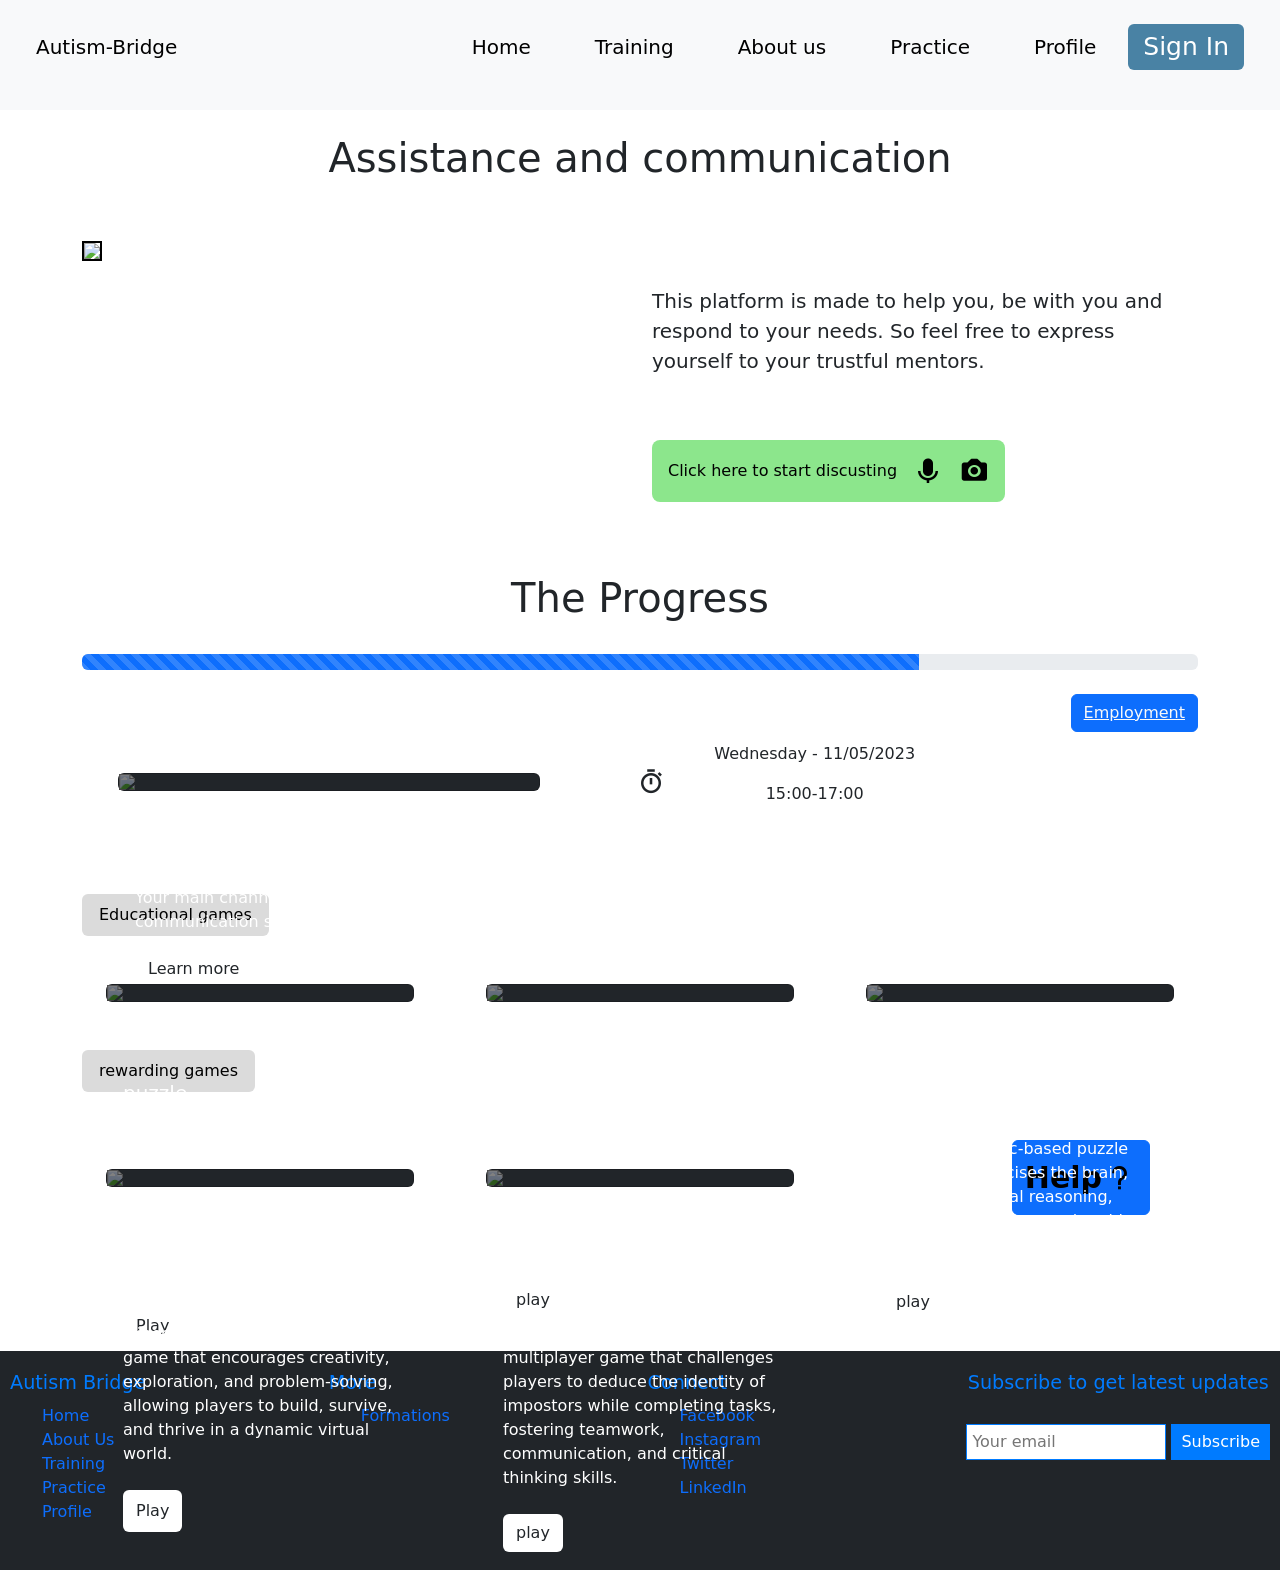
==== communication.html @ 297ec1aa "Add files via upload" ====
<!DOCTYPE html>
<html lang="en">
<head>
    <meta charset="UTF-8">
    <meta name="viewport" content="width=device-width, initial-scale=1.0">
    <title>communication</title>
    <link rel="stylesheet" href="communication.css">
    <link href="https://cdn.jsdelivr.net/npm/bootstrap@5.3.3/dist/css/bootstrap.min.css" rel="stylesheet" integrity="sha384-QWTKZyjpPEjISv5WaRU9OFeRpok6YctnYmDr5pNlyT2bRjXh0JMhjY6hW+ALEwIH" crossorigin="anonymous">
    <link href='https://unpkg.com/boxicons@2.1.4/css/boxicons.min.css' rel='stylesheet'>
</head>
<body>
    

    <nav class="navbar navbar-expand-lg p-4 bg-body-tertiary">
        <div class="container-fluid ">
          <a class="navbar-brand" href="#"><p>Autism-Bridge</p></a>
          <button class="navbar-toggler" type="button" data-bs-toggle="collapse" data-bs-target="#navbarNavAltMarkup" aria-controls="navbarNavAltMarkup" aria-expanded="false" aria-label="Toggle navigation">
            <span class="navbar-toggler-icon"></span>
          </button>
          <div class="collapse navbar-collapse" id="navbarNavAltMarkup">
            <div class="navbar-nav ms-auto d-flex align-items-start justify-content-center">
              <a class="nav-link active mx-4" aria-current="page" href="home.html"><p class="link">Home</p></a>
              <a class="nav-link active mx-4" aria-current="page" href="learn.html"><p class="link">Training</p></a>
              <a class="nav-link active mx-4" aria-current="page" href="home.html"><p class="link">About us</p></a>
              <a class="nav-link active mx-4" aria-current="page" href="communication.html"><p class="link">Practice</p></a>
              <a class="nav-link active mx-4" aria-current="page" href="profile.html"><p class="link">Profile</p></a>
              <button class="btn btn-primary " style="background-color:#4982A4 ;border: none;padding: 4px 15px;font-size: 25px;" data-bs-toggle="modal" data-bs-target="#enroll">Sign In</button>
            </div>
          </div>
        </div>
      </nav>
    

      <section class="header">
        <div class="container">
        <h1 class="text-center py-4">Assistance and communication</h1>
        <div class="row py-4">
            <div class="col">
                <img src="img/comm.png" class="img-fluid" style="border: 2px solid black;">
            </div>
            <div class="col">
                <p class="lead py-5">This platform is made to help you, be with you and respond to your needs. So feel free to express yourself to your trustful mentors. </p>
                <button class="d-flex align-items-center justify-content-between" style="background-color: #8CE68C;border-radius: 8px; padding: 1rem; color: black;">
                    <a href="discuss.html" style="text-decoration: none;color: black;">Click here to start discusting </a>
                    <i class='bx bxs-microphone mx-3' style="font-size: 30px;"></i>
                    <i class='bx bxs-camera' style="font-size: 30px;"></i>
                </button>
            </div>
        </div>     
    </div>
      </section>


      <section class="prog py-4">
        <div class="container">
            <h1 class="text-center py-4">The Progress</h1>
            <div class="progress " role="progressbar" aria-label="Animated striped example" aria-valuenow="75" aria-valuemin="0" aria-valuemax="100">
                <div class="progress-bar  progress-bar-striped progress-bar-animated" style="width: 75%"></div>
              </div>
            <button class="btn btn-primary my-4 float-end"><a href="employment.html" class="text-light">Employment</a></button>
        </div>
      </section>


      <section>
        <div class="container py-4">
            <div class="row py-4 d-flex align-items-center justify-content-between" >
                <div class="col mx-4" >
                    <div class="card text-bg-dark">
                        <img src="img/BG_comm.png" class="img-fluid" style="filter: brightness(50%)" >
                        <div class="card-img-overlay" style="margin-top: 4rem;">
                          <h5 class="card-title">Let us talk !</h5>
                          <p class="card-text">Your main channel to talk and hone your communication skills 
                            with others.</p>
                          <button class="btn" style="background-color: white;">Learn more</button>
                        </div>
                      </div>
                </div>
                <div class="col mx-4 d-flex align-items-center">
                <div class="d-flex align-items-center justify-content-around">
                    <i class='bx mx-4 bx-stopwatch' style="font-size: 30px;"></i>
                    <div class="info mx-4 ">
                    <p class="text center">Wednesday - 11/05/2023</p>
                    <p class="text-center">15:00-17:00</p>
                </div>
                </div>
                </div>
            </div>
        </div>
      </section>
<div class="container py-4">
      <button class="btn" style="color: black;background-color: rgb(219, 219, 219);padding: 8px 16px;">Educational games</button>
</div>


<section class="games">
    <div class="container">
        <div class="row py-4 d-flex align-items-center justify-content-between" >
            <div class="col mx-4" >
                <div class="card text-bg-dark">
                    <img src="img/puzzle.png" class="img-fluid" style="filter: brightness(50%)" >
                    <div class="card-img-overlay" style="margin-top: 4rem;">
                      <h5 class="card-title py-3">puzzle</h5>
                      <p class="card-text py-2">Jigsaw puzzles can be beneficial for cognitive development, stress reduction, fine motor skills, and social interaction, offering a sense of accomplishment and relaxation in the process.</p>
                      <button class="btn btn-play py-2" style="background-color: white;">Play</button>
                    </div>
                  </div>
            </div>
            <div class="col mx-4" >
                <div class="card text-bg-dark">
                    <img src="img/ches.png" class="img-fluid" style="filter: brightness(50%)" >
                    <div class="card-img-overlay" style="margin-top: 4rem;">
                      <h5 class="card-title py-3">chess</h5>
                      <p class="card-text py-2">Chess is a strategic game that sharpens critical thinking, decision-making, and patience.</p>
                      <button class="btn " style="background-color: white;margin-top: 3rem;">play</button>
                    </div>
                  </div>
            </div>
            <div class="col mx-4" >
                <div class="card text-bg-dark">
                    <img src="img/suduko.png" class="img-fluid" style="filter: brightness(50%)" >
                    <div class="card-img-overlay" style="margin-top: 4rem;">
                      <h5 class="card-title py-3">suduko</h5>
                      <p class="card-text py-2">Sudoku is a logic-based puzzle game that exercises the brain, enhancing logical reasoning, pattern recognition, and problem-solving skills.</p>
                      <button class="btn btn-play py-2" style="background-color: white;">play</button>
                    </div>
                  </div>
            </div>
            
            </div>
        </div>
</section>

<div class="container py-4">
    <button class="btn" style="color: black;background-color: rgb(219, 219, 219);padding: 8px 16px;">rewarding games</button>
</div>

<section class="rewarding-games">
    <div class="container">
        <div class="row py-4 d-flex align-items-center justify-content-between" >
            <div class="col mx-4" >
                <div class="card text-bg-dark">
                    <img src="img/puzzle.png" class="img-fluid" style="filter: brightness(50%)" >
                    <div class="card-img-overlay" style="margin-top: 4rem;">
                      <h5 class="card-title py-3">Minecraft</h5>
                      <p class="card-text py-2">Minecraft is a sandbox video game that encourages creativity, exploration, and problem-solving, allowing players to build, survive, and thrive in a dynamic virtual world.                    </p>
                      <button class="btn btn-play py-2" style="background-color: white;">Play</button>
                    </div>
                  </div>
            </div>
            <div class="col mx-4" >
                <div class="card text-bg-dark">
                    <img src="img/amongus.png" class="img-fluid" style="filter: brightness(50%)" >
                    <div class="card-img-overlay" style="margin-top: 4rem;">
                      <h5 class="card-title py-3">Among us</h5>
                      <p class="card-text py-2">Among Us is an online multiplayer game that challenges players to deduce the identity of impostors while completing tasks, fostering teamwork, communication, and critical thinking skills.</p>
                      <button class="btn " style="background-color: white;">play</button>
                    </div>
                  </div>
            </div>
            <div class="col mx-4" >
            <div>
                <button class="btn btn-primary text-black float-end mx-4 d-flex align-items-center justify-content-center">
                    <p class="lead py-2" style="font-weight: bold;font-size: 30px; margin: 0;">Help</p>
                    <i class='bx bx-question-mark' style="font-size: 35px;"></i>
                </button>
            </div>
        </div>
        </div>
    </div>
</section>


    <div class="modal fade" id="enroll" tabindex="-1" aria-labelledby="enrollLabel" aria-hidden="true">
        <div class="modal-dialog">
          <div class="modal-content">
            <div class="modal-header">
              <h1 class="modal-title fs-5" id="enrollLabel">Sign In</h1>
              <button type="button" class="btn-close" data-bs-dismiss="modal" aria-label="Close"></button>
            </div>
            <div class="modal-body">
              <p class="lead">Fill out this form and we will get back to you</p>
              <form>
                  <div class="mb-3">
                      <label for="first-name" class="col-from-label">
                          first name : 
                      </label>
                      <input type="text" class="form-control" id="#first-name" >
                  </div>
                  <div class="mb-3">
                      <label for="last-name" class="col-from-label">
                          last name : 
                      </label>
                      <input type="text" class="form-control" id="#last-name" >
                  </div>
                  <div class="mb-3">
                      <label for="email" class="col-from-label">
                          email : 
                      </label>
                      <input type="text" class="form-control" id="#email" >
                  </div>
                 <div class="mb-3">
                  <label for="phone" class="col-from-label">
                      number : 
                  </label>
                  <input type="tel" class="form-control" id="#phone" >
                 </div>
              </form>
            </div>
            <div class="modal-footer">
              <button type="button" class="btn btn-secondary" data-bs-dismiss="modal">sign up</button>
              <a href="test.html" class="btn btn-primary">Test</a>
            </div>
          </div>
        </div>
      </div>



      <footer class="bg-dark "style="margin-top: 7rem; width=100wh">
        <div class="footer-container row text-center">
           <div class="footer-col text-center">
              <h2 class="footer-title">Autism Bridge</h2>
              <ul>
                 <li><a href="#">Home</a></li>
                 <li><a href="#">About Us</a></li>
                 <li><a href="#">Training</a></li>
                 <li><a href="#">Practice</a></li>
                 <li><a href="#">Profile</a></li>
              </ul>
           </div>
           <div class="footer-col">
              <h3 class="footer-title">More</h3>
              <ul>
                 <li><a href="#">Formations</a></li>
              </ul>
           </div>
           <div class="footer-col">
              <h3 class="footer-title">Connect</h3>
              <ul>
                 <li><a class="link" href="#">Facebook</a></li>
                 <li><a class="link" href="#">Instagram</a></li>
                 <li><a class="link" href="#">Twitter</a></li>
                 <li><a  class="link" href="#">LinkedIn</a></li>
              </ul>
           </div>
           <div class="footer-col justify-content-center align-items-center">
              <h3 class="footer-title">Subscribe to get latest updates</h3>
              <div class="subscribe-form">
                 <input type="email" placeholder="Your email" class="gmail">
                 <button type="submit">Subscribe</button>
              </div>
           </div>
        </div>
      </footer> 
      
      
          <script src="https://cdn.jsdelivr.net/npm/bootstrap@5.3.3/dist/js/bootstrap.bundle.min.js" integrity="sha384-YvpcrYf0tY3lHB60NNkmXc5s9fDVZLESaAA55NDzOxhy9GkcIdslK1eN7N6jIeHz" crossorigin="anonymous"></script>
     
    </body>
    </html>
</body>
</html>
---- communication.css ----
@import url('https://fonts.googleapis.com/css2?family=Roboto:ital,wght@0,100;0,300;0,400;0,500;0,700;0,900;1,100;1,300;1,400;1,500;1,700;1,900&display=swap');

body{
    font-family: 'ROBOTO',sans-serif;
    margin: 0;
    padding: 0;
    overflow-x: hidden;
}


*{
    padding: 0;
    margin: 0;
}

.navbar-nav p{
    font-size: 20px;
    transition: all 0.3s ease;
}

.navbar-nav p:hover{
 transform: scale(1.3);
}

a{
    text-decoration: none;
    color: black;
}


footer {
    background-color: #f8f9fa;
    padding: 20px 0;
    text-align: center;
    color: #333; /* Changed text color to improve readability */
}

.footer-container {
    display: flex;
    align-items: start;
    justify-content: center;

}

.footer-col {
    flex: 1;
    margin: 10px;
}

.footer-title {
    font-size: 1.2rem;
    margin-bottom: 10px;
    color: #007bff; /* Changed title color for emphasis */
}

.footer-col {
    display: flex;
    align-items: flex-start;
    justify-content: center;
    flex-direction: column;
}

ul{
    list-style-type: none;
    display: flex;
    align-items: flex-start;
    justify-content: center;
    flex-direction: column;
}

ul li{
    color: white;
}

ul li a{
    text-decoration: none;
    transition: all 0.3s ease;
}

a {
    text-decoration: none;
    color: #333;
    transition: color 0.3s; /* Smooth color transition for links */
}

 a .link:hover {
    color: #007bff; /* Change link color on hover for better feedback */
}

.subscribe-form {
    margin-top: 20px;
    display: flex;
    justify-content: center;
}

.gmail {
    padding: 5px;
    width: 200px;
    border: 1px solid #007bff; /* Changed border color to match button */
    margin-right: 5px; /* Added margin for spacing */
}

button {
    padding: 5px 10px;
    background-color: #007bff;
    color: #fff;
    border: none;
    cursor: pointer;
    transition: background-color 0.3s; /* Smooth background color transition for button */
}


@media (max-width: 768px) {
    .footer-col {
        flex: 1 1 100%;
    }
}
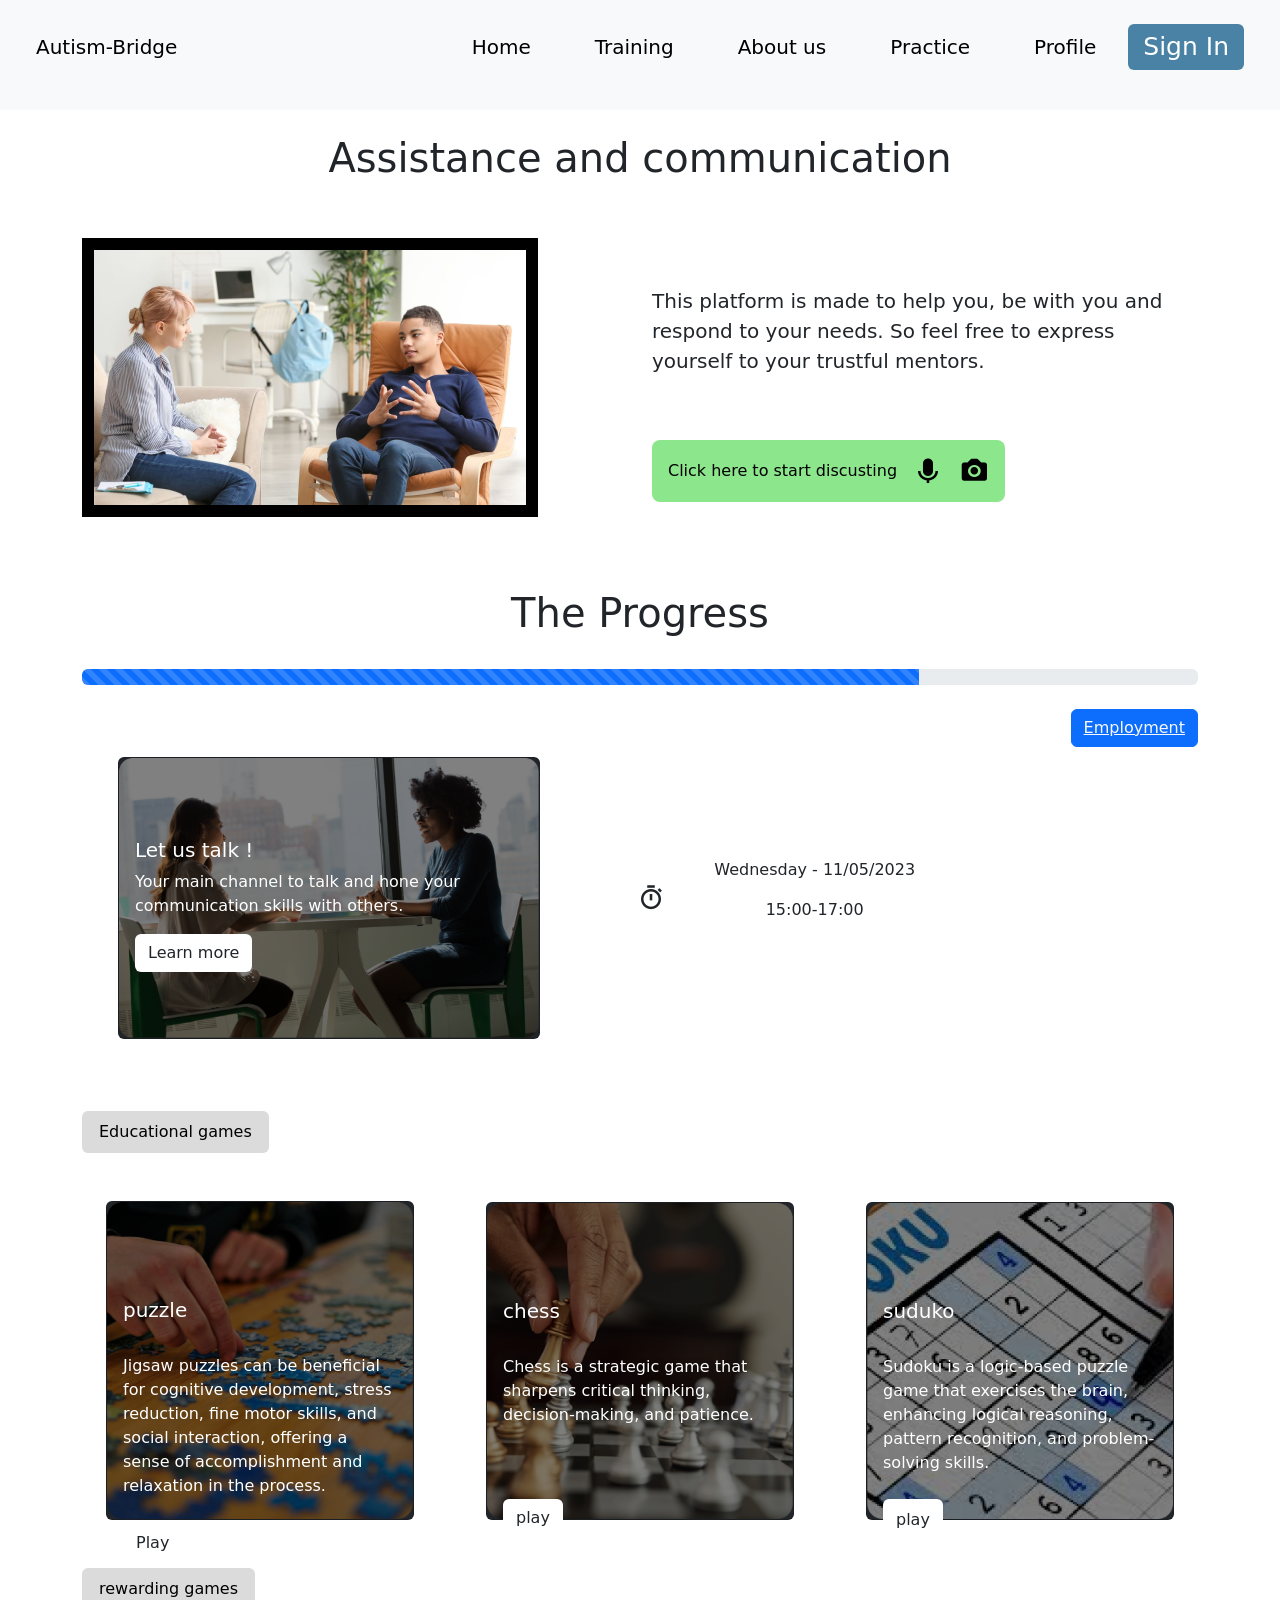
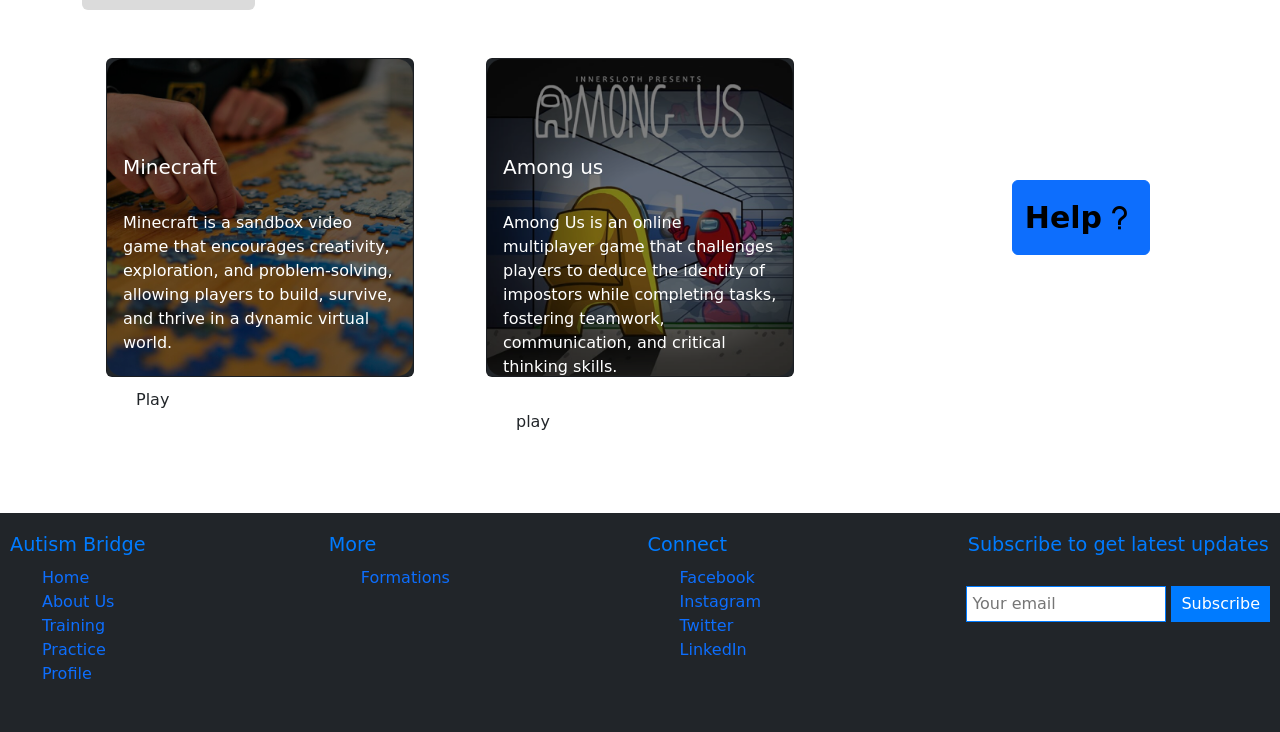
==== commit caebacb4: "initial commit" ====
--- a/communication.html
+++ b/communication.html
@@ -1,263 +1,263 @@
-<!DOCTYPE html>
-<html lang="en">
-<head>
-    <meta charset="UTF-8">
-    <meta name="viewport" content="width=device-width, initial-scale=1.0">
-    <title>communication</title>
-    <link rel="stylesheet" href="communication.css">
-    <link href="https://cdn.jsdelivr.net/npm/bootstrap@5.3.3/dist/css/bootstrap.min.css" rel="stylesheet" integrity="sha384-QWTKZyjpPEjISv5WaRU9OFeRpok6YctnYmDr5pNlyT2bRjXh0JMhjY6hW+ALEwIH" crossorigin="anonymous">
-    <link href='https://unpkg.com/boxicons@2.1.4/css/boxicons.min.css' rel='stylesheet'>
-</head>
-<body>
-    
-
-    <nav class="navbar navbar-expand-lg p-4 bg-body-tertiary">
-        <div class="container-fluid ">
-          <a class="navbar-brand" href="#"><p>Autism-Bridge</p></a>
-          <button class="navbar-toggler" type="button" data-bs-toggle="collapse" data-bs-target="#navbarNavAltMarkup" aria-controls="navbarNavAltMarkup" aria-expanded="false" aria-label="Toggle navigation">
-            <span class="navbar-toggler-icon"></span>
-          </button>
-          <div class="collapse navbar-collapse" id="navbarNavAltMarkup">
-            <div class="navbar-nav ms-auto d-flex align-items-start justify-content-center">
-              <a class="nav-link active mx-4" aria-current="page" href="home.html"><p class="link">Home</p></a>
-              <a class="nav-link active mx-4" aria-current="page" href="learn.html"><p class="link">Training</p></a>
-              <a class="nav-link active mx-4" aria-current="page" href="home.html"><p class="link">About us</p></a>
-              <a class="nav-link active mx-4" aria-current="page" href="communication.html"><p class="link">Practice</p></a>
-              <a class="nav-link active mx-4" aria-current="page" href="profile.html"><p class="link">Profile</p></a>
-              <button class="btn btn-primary " style="background-color:#4982A4 ;border: none;padding: 4px 15px;font-size: 25px;" data-bs-toggle="modal" data-bs-target="#enroll">Sign In</button>
-            </div>
-          </div>
-        </div>
-      </nav>
-    
-
-      <section class="header">
-        <div class="container">
-        <h1 class="text-center py-4">Assistance and communication</h1>
-        <div class="row py-4">
-            <div class="col">
-                <img src="img/comm.png" class="img-fluid" style="border: 2px solid black;">
-            </div>
-            <div class="col">
-                <p class="lead py-5">This platform is made to help you, be with you and respond to your needs. So feel free to express yourself to your trustful mentors. </p>
-                <button class="d-flex align-items-center justify-content-between" style="background-color: #8CE68C;border-radius: 8px; padding: 1rem; color: black;">
-                    <a href="discuss.html" style="text-decoration: none;color: black;">Click here to start discusting </a>
-                    <i class='bx bxs-microphone mx-3' style="font-size: 30px;"></i>
-                    <i class='bx bxs-camera' style="font-size: 30px;"></i>
-                </button>
-            </div>
-        </div>     
-    </div>
-      </section>
-
-
-      <section class="prog py-4">
-        <div class="container">
-            <h1 class="text-center py-4">The Progress</h1>
-            <div class="progress " role="progressbar" aria-label="Animated striped example" aria-valuenow="75" aria-valuemin="0" aria-valuemax="100">
-                <div class="progress-bar  progress-bar-striped progress-bar-animated" style="width: 75%"></div>
-              </div>
-            <button class="btn btn-primary my-4 float-end"><a href="employment.html" class="text-light">Employment</a></button>
-        </div>
-      </section>
-
-
-      <section>
-        <div class="container py-4">
-            <div class="row py-4 d-flex align-items-center justify-content-between" >
-                <div class="col mx-4" >
-                    <div class="card text-bg-dark">
-                        <img src="img/BG_comm.png" class="img-fluid" style="filter: brightness(50%)" >
-                        <div class="card-img-overlay" style="margin-top: 4rem;">
-                          <h5 class="card-title">Let us talk !</h5>
-                          <p class="card-text">Your main channel to talk and hone your communication skills 
-                            with others.</p>
-                          <button class="btn" style="background-color: white;">Learn more</button>
-                        </div>
-                      </div>
-                </div>
-                <div class="col mx-4 d-flex align-items-center">
-                <div class="d-flex align-items-center justify-content-around">
-                    <i class='bx mx-4 bx-stopwatch' style="font-size: 30px;"></i>
-                    <div class="info mx-4 ">
-                    <p class="text center">Wednesday - 11/05/2023</p>
-                    <p class="text-center">15:00-17:00</p>
-                </div>
-                </div>
-                </div>
-            </div>
-        </div>
-      </section>
-<div class="container py-4">
-      <button class="btn" style="color: black;background-color: rgb(219, 219, 219);padding: 8px 16px;">Educational games</button>
-</div>
-
-
-<section class="games">
-    <div class="container">
-        <div class="row py-4 d-flex align-items-center justify-content-between" >
-            <div class="col mx-4" >
-                <div class="card text-bg-dark">
-                    <img src="img/puzzle.png" class="img-fluid" style="filter: brightness(50%)" >
-                    <div class="card-img-overlay" style="margin-top: 4rem;">
-                      <h5 class="card-title py-3">puzzle</h5>
-                      <p class="card-text py-2">Jigsaw puzzles can be beneficial for cognitive development, stress reduction, fine motor skills, and social interaction, offering a sense of accomplishment and relaxation in the process.</p>
-                      <button class="btn btn-play py-2" style="background-color: white;">Play</button>
-                    </div>
-                  </div>
-            </div>
-            <div class="col mx-4" >
-                <div class="card text-bg-dark">
-                    <img src="img/ches.png" class="img-fluid" style="filter: brightness(50%)" >
-                    <div class="card-img-overlay" style="margin-top: 4rem;">
-                      <h5 class="card-title py-3">chess</h5>
-                      <p class="card-text py-2">Chess is a strategic game that sharpens critical thinking, decision-making, and patience.</p>
-                      <button class="btn " style="background-color: white;margin-top: 3rem;">play</button>
-                    </div>
-                  </div>
-            </div>
-            <div class="col mx-4" >
-                <div class="card text-bg-dark">
-                    <img src="img/suduko.png" class="img-fluid" style="filter: brightness(50%)" >
-                    <div class="card-img-overlay" style="margin-top: 4rem;">
-                      <h5 class="card-title py-3">suduko</h5>
-                      <p class="card-text py-2">Sudoku is a logic-based puzzle game that exercises the brain, enhancing logical reasoning, pattern recognition, and problem-solving skills.</p>
-                      <button class="btn btn-play py-2" style="background-color: white;">play</button>
-                    </div>
-                  </div>
-            </div>
-            
-            </div>
-        </div>
-</section>
-
-<div class="container py-4">
-    <button class="btn" style="color: black;background-color: rgb(219, 219, 219);padding: 8px 16px;">rewarding games</button>
-</div>
-
-<section class="rewarding-games">
-    <div class="container">
-        <div class="row py-4 d-flex align-items-center justify-content-between" >
-            <div class="col mx-4" >
-                <div class="card text-bg-dark">
-                    <img src="img/puzzle.png" class="img-fluid" style="filter: brightness(50%)" >
-                    <div class="card-img-overlay" style="margin-top: 4rem;">
-                      <h5 class="card-title py-3">Minecraft</h5>
-                      <p class="card-text py-2">Minecraft is a sandbox video game that encourages creativity, exploration, and problem-solving, allowing players to build, survive, and thrive in a dynamic virtual world.                    </p>
-                      <button class="btn btn-play py-2" style="background-color: white;">Play</button>
-                    </div>
-                  </div>
-            </div>
-            <div class="col mx-4" >
-                <div class="card text-bg-dark">
-                    <img src="img/amongus.png" class="img-fluid" style="filter: brightness(50%)" >
-                    <div class="card-img-overlay" style="margin-top: 4rem;">
-                      <h5 class="card-title py-3">Among us</h5>
-                      <p class="card-text py-2">Among Us is an online multiplayer game that challenges players to deduce the identity of impostors while completing tasks, fostering teamwork, communication, and critical thinking skills.</p>
-                      <button class="btn " style="background-color: white;">play</button>
-                    </div>
-                  </div>
-            </div>
-            <div class="col mx-4" >
-            <div>
-                <button class="btn btn-primary text-black float-end mx-4 d-flex align-items-center justify-content-center">
-                    <p class="lead py-2" style="font-weight: bold;font-size: 30px; margin: 0;">Help</p>
-                    <i class='bx bx-question-mark' style="font-size: 35px;"></i>
-                </button>
-            </div>
-        </div>
-        </div>
-    </div>
-</section>
-
-
-    <div class="modal fade" id="enroll" tabindex="-1" aria-labelledby="enrollLabel" aria-hidden="true">
-        <div class="modal-dialog">
-          <div class="modal-content">
-            <div class="modal-header">
-              <h1 class="modal-title fs-5" id="enrollLabel">Sign In</h1>
-              <button type="button" class="btn-close" data-bs-dismiss="modal" aria-label="Close"></button>
-            </div>
-            <div class="modal-body">
-              <p class="lead">Fill out this form and we will get back to you</p>
-              <form>
-                  <div class="mb-3">
-                      <label for="first-name" class="col-from-label">
-                          first name : 
-                      </label>
-                      <input type="text" class="form-control" id="#first-name" >
-                  </div>
-                  <div class="mb-3">
-                      <label for="last-name" class="col-from-label">
-                          last name : 
-                      </label>
-                      <input type="text" class="form-control" id="#last-name" >
-                  </div>
-                  <div class="mb-3">
-                      <label for="email" class="col-from-label">
-                          email : 
-                      </label>
-                      <input type="text" class="form-control" id="#email" >
-                  </div>
-                 <div class="mb-3">
-                  <label for="phone" class="col-from-label">
-                      number : 
-                  </label>
-                  <input type="tel" class="form-control" id="#phone" >
-                 </div>
-              </form>
-            </div>
-            <div class="modal-footer">
-              <button type="button" class="btn btn-secondary" data-bs-dismiss="modal">sign up</button>
-              <a href="test.html" class="btn btn-primary">Test</a>
-            </div>
-          </div>
-        </div>
-      </div>
-
-
-
-      <footer class="bg-dark "style="margin-top: 7rem; width=100wh">
-        <div class="footer-container row text-center">
-           <div class="footer-col text-center">
-              <h2 class="footer-title">Autism Bridge</h2>
-              <ul>
-                 <li><a href="#">Home</a></li>
-                 <li><a href="#">About Us</a></li>
-                 <li><a href="#">Training</a></li>
-                 <li><a href="#">Practice</a></li>
-                 <li><a href="#">Profile</a></li>
-              </ul>
-           </div>
-           <div class="footer-col">
-              <h3 class="footer-title">More</h3>
-              <ul>
-                 <li><a href="#">Formations</a></li>
-              </ul>
-           </div>
-           <div class="footer-col">
-              <h3 class="footer-title">Connect</h3>
-              <ul>
-                 <li><a class="link" href="#">Facebook</a></li>
-                 <li><a class="link" href="#">Instagram</a></li>
-                 <li><a class="link" href="#">Twitter</a></li>
-                 <li><a  class="link" href="#">LinkedIn</a></li>
-              </ul>
-           </div>
-           <div class="footer-col justify-content-center align-items-center">
-              <h3 class="footer-title">Subscribe to get latest updates</h3>
-              <div class="subscribe-form">
-                 <input type="email" placeholder="Your email" class="gmail">
-                 <button type="submit">Subscribe</button>
-              </div>
-           </div>
-        </div>
-      </footer> 
-      
-      
-          <script src="https://cdn.jsdelivr.net/npm/bootstrap@5.3.3/dist/js/bootstrap.bundle.min.js" integrity="sha384-YvpcrYf0tY3lHB60NNkmXc5s9fDVZLESaAA55NDzOxhy9GkcIdslK1eN7N6jIeHz" crossorigin="anonymous"></script>
-     
-    </body>
-    </html>
-</body>
+<!DOCTYPE html>
+<html lang="en">
+<head>
+    <meta charset="UTF-8">
+    <meta name="viewport" content="width=device-width, initial-scale=1.0">
+    <title>communication</title>
+    <link rel="stylesheet" href="communication.css">
+    <link href="https://cdn.jsdelivr.net/npm/bootstrap@5.3.3/dist/css/bootstrap.min.css" rel="stylesheet" integrity="sha384-QWTKZyjpPEjISv5WaRU9OFeRpok6YctnYmDr5pNlyT2bRjXh0JMhjY6hW+ALEwIH" crossorigin="anonymous">
+    <link href='https://unpkg.com/boxicons@2.1.4/css/boxicons.min.css' rel='stylesheet'>
+</head>
+<body>
+    
+
+    <nav class="navbar navbar-expand-lg p-4 bg-body-tertiary">
+        <div class="container-fluid ">
+          <a class="navbar-brand" href="#"><p>Autism-Bridge</p></a>
+          <button class="navbar-toggler" type="button" data-bs-toggle="collapse" data-bs-target="#navbarNavAltMarkup" aria-controls="navbarNavAltMarkup" aria-expanded="false" aria-label="Toggle navigation">
+            <span class="navbar-toggler-icon"></span>
+          </button>
+          <div class="collapse navbar-collapse" id="navbarNavAltMarkup">
+            <div class="navbar-nav ms-auto d-flex align-items-start justify-content-center">
+              <a class="nav-link active mx-4" aria-current="page" href="home.html"><p class="link">Home</p></a>
+              <a class="nav-link active mx-4" aria-current="page" href="learn.html"><p class="link">Training</p></a>
+              <a class="nav-link active mx-4" aria-current="page" href="home.html"><p class="link">About us</p></a>
+              <a class="nav-link active mx-4" aria-current="page" href="communication.html"><p class="link">Practice</p></a>
+              <a class="nav-link active mx-4" aria-current="page" href="profile.html"><p class="link">Profile</p></a>
+              <button class="btn btn-primary " style="background-color:#4982A4 ;border: none;padding: 4px 15px;font-size: 25px;" data-bs-toggle="modal" data-bs-target="#enroll">Sign In</button>
+            </div>
+          </div>
+        </div>
+      </nav>
+    
+
+      <section class="header">
+        <div class="container">
+        <h1 class="text-center py-4">Assistance and communication</h1>
+        <div class="row py-4">
+            <div class="col">
+                <img src="img/comm.png" class="img-fluid" style="border: 2px solid black;">
+            </div>
+            <div class="col">
+                <p class="lead py-5">This platform is made to help you, be with you and respond to your needs. So feel free to express yourself to your trustful mentors. </p>
+                <button class="d-flex align-items-center justify-content-between" style="background-color: #8CE68C;border-radius: 8px; padding: 1rem; color: black;">
+                    <a href="discuss.html" style="text-decoration: none;color: black;">Click here to start discusting </a>
+                    <i class='bx bxs-microphone mx-3' style="font-size: 30px;"></i>
+                    <i class='bx bxs-camera' style="font-size: 30px;"></i>
+                </button>
+            </div>
+        </div>     
+    </div>
+      </section>
+
+
+      <section class="prog py-4">
+        <div class="container">
+            <h1 class="text-center py-4">The Progress</h1>
+            <div class="progress " role="progressbar" aria-label="Animated striped example" aria-valuenow="75" aria-valuemin="0" aria-valuemax="100">
+                <div class="progress-bar  progress-bar-striped progress-bar-animated" style="width: 75%"></div>
+              </div>
+            <button class="btn btn-primary my-4 float-end"><a href="employment.html" class="text-light">Employment</a></button>
+        </div>
+      </section>
+
+
+      <section>
+        <div class="container py-4">
+            <div class="row py-4 d-flex align-items-center justify-content-between" >
+                <div class="col mx-4" >
+                    <div class="card text-bg-dark">
+                        <img src="img/BG_comm.png" class="img-fluid" style="filter: brightness(50%)" >
+                        <div class="card-img-overlay" style="margin-top: 4rem;">
+                          <h5 class="card-title">Let us talk !</h5>
+                          <p class="card-text">Your main channel to talk and hone your communication skills 
+                            with others.</p>
+                          <button class="btn" style="background-color: white;">Learn more</button>
+                        </div>
+                      </div>
+                </div>
+                <div class="col mx-4 d-flex align-items-center">
+                <div class="d-flex align-items-center justify-content-around">
+                    <i class='bx mx-4 bx-stopwatch' style="font-size: 30px;"></i>
+                    <div class="info mx-4 ">
+                    <p class="text center">Wednesday - 11/05/2023</p>
+                    <p class="text-center">15:00-17:00</p>
+                </div>
+                </div>
+                </div>
+            </div>
+        </div>
+      </section>
+<div class="container py-4">
+      <button class="btn" style="color: black;background-color: rgb(219, 219, 219);padding: 8px 16px;">Educational games</button>
+</div>
+
+
+<section class="games">
+    <div class="container">
+        <div class="row py-4 d-flex align-items-center justify-content-between" >
+            <div class="col mx-4" >
+                <div class="card text-bg-dark">
+                    <img src="img/puzzle.png" class="img-fluid" style="filter: brightness(50%)" >
+                    <div class="card-img-overlay" style="margin-top: 4rem;">
+                      <h5 class="card-title py-3">puzzle</h5>
+                      <p class="card-text py-2">Jigsaw puzzles can be beneficial for cognitive development, stress reduction, fine motor skills, and social interaction, offering a sense of accomplishment and relaxation in the process.</p>
+                      <button class="btn btn-play py-2" style="background-color: white;">Play</button>
+                    </div>
+                  </div>
+            </div>
+            <div class="col mx-4" >
+                <div class="card text-bg-dark">
+                    <img src="img/ches.png" class="img-fluid" style="filter: brightness(50%)" >
+                    <div class="card-img-overlay" style="margin-top: 4rem;">
+                      <h5 class="card-title py-3">chess</h5>
+                      <p class="card-text py-2">Chess is a strategic game that sharpens critical thinking, decision-making, and patience.</p>
+                      <button class="btn " style="background-color: white;margin-top: 3rem;">play</button>
+                    </div>
+                  </div>
+            </div>
+            <div class="col mx-4" >
+                <div class="card text-bg-dark">
+                    <img src="img/suduko.png" class="img-fluid" style="filter: brightness(50%)" >
+                    <div class="card-img-overlay" style="margin-top: 4rem;">
+                      <h5 class="card-title py-3">suduko</h5>
+                      <p class="card-text py-2">Sudoku is a logic-based puzzle game that exercises the brain, enhancing logical reasoning, pattern recognition, and problem-solving skills.</p>
+                      <button class="btn btn-play py-2" style="background-color: white;">play</button>
+                    </div>
+                  </div>
+            </div>
+            
+            </div>
+        </div>
+</section>
+
+<div class="container py-4">
+    <button class="btn" style="color: black;background-color: rgb(219, 219, 219);padding: 8px 16px;">rewarding games</button>
+</div>
+
+<section class="rewarding-games">
+    <div class="container">
+        <div class="row py-4 d-flex align-items-center justify-content-between" >
+            <div class="col mx-4" >
+                <div class="card text-bg-dark">
+                    <img src="img/puzzle.png" class="img-fluid" style="filter: brightness(50%)" >
+                    <div class="card-img-overlay" style="margin-top: 4rem;">
+                      <h5 class="card-title py-3">Minecraft</h5>
+                      <p class="card-text py-2">Minecraft is a sandbox video game that encourages creativity, exploration, and problem-solving, allowing players to build, survive, and thrive in a dynamic virtual world.                    </p>
+                      <button class="btn btn-play py-2" style="background-color: white;">Play</button>
+                    </div>
+                  </div>
+            </div>
+            <div class="col mx-4" >
+                <div class="card text-bg-dark">
+                    <img src="img/amongus.png" class="img-fluid" style="filter: brightness(50%)" >
+                    <div class="card-img-overlay" style="margin-top: 4rem;">
+                      <h5 class="card-title py-3">Among us</h5>
+                      <p class="card-text py-2">Among Us is an online multiplayer game that challenges players to deduce the identity of impostors while completing tasks, fostering teamwork, communication, and critical thinking skills.</p>
+                      <button class="btn " style="background-color: white;">play</button>
+                    </div>
+                  </div>
+            </div>
+            <div class="col mx-4" >
+            <div>
+                <button class="btn btn-primary text-black float-end mx-4 d-flex align-items-center justify-content-center">
+                    <p class="lead py-2" style="font-weight: bold;font-size: 30px; margin: 0;">Help</p>
+                    <i class='bx bx-question-mark' style="font-size: 35px;"></i>
+                </button>
+            </div>
+        </div>
+        </div>
+    </div>
+</section>
+
+
+    <div class="modal fade" id="enroll" tabindex="-1" aria-labelledby="enrollLabel" aria-hidden="true">
+        <div class="modal-dialog">
+          <div class="modal-content">
+            <div class="modal-header">
+              <h1 class="modal-title fs-5" id="enrollLabel">Sign In</h1>
+              <button type="button" class="btn-close" data-bs-dismiss="modal" aria-label="Close"></button>
+            </div>
+            <div class="modal-body">
+              <p class="lead">Fill out this form and we will get back to you</p>
+              <form>
+                  <div class="mb-3">
+                      <label for="first-name" class="col-from-label">
+                          first name : 
+                      </label>
+                      <input type="text" class="form-control" id="#first-name" >
+                  </div>
+                  <div class="mb-3">
+                      <label for="last-name" class="col-from-label">
+                          last name : 
+                      </label>
+                      <input type="text" class="form-control" id="#last-name" >
+                  </div>
+                  <div class="mb-3">
+                      <label for="email" class="col-from-label">
+                          email : 
+                      </label>
+                      <input type="text" class="form-control" id="#email" >
+                  </div>
+                 <div class="mb-3">
+                  <label for="phone" class="col-from-label">
+                      number : 
+                  </label>
+                  <input type="tel" class="form-control" id="#phone" >
+                 </div>
+              </form>
+            </div>
+            <div class="modal-footer">
+              <button type="button" class="btn btn-secondary" data-bs-dismiss="modal">sign up</button>
+              <a href="test.html" class="btn btn-primary">Test</a>
+            </div>
+          </div>
+        </div>
+      </div>
+
+
+
+      <footer class="bg-dark "style="margin-top: 7rem; width=100wh">
+        <div class="footer-container row text-center">
+           <div class="footer-col text-center">
+              <h2 class="footer-title">Autism Bridge</h2>
+              <ul>
+                 <li><a href="#">Home</a></li>
+                 <li><a href="#">About Us</a></li>
+                 <li><a href="#">Training</a></li>
+                 <li><a href="#">Practice</a></li>
+                 <li><a href="#">Profile</a></li>
+              </ul>
+           </div>
+           <div class="footer-col">
+              <h3 class="footer-title">More</h3>
+              <ul>
+                 <li><a href="#">Formations</a></li>
+              </ul>
+           </div>
+           <div class="footer-col">
+              <h3 class="footer-title">Connect</h3>
+              <ul>
+                 <li><a class="link" href="#">Facebook</a></li>
+                 <li><a class="link" href="#">Instagram</a></li>
+                 <li><a class="link" href="#">Twitter</a></li>
+                 <li><a  class="link" href="#">LinkedIn</a></li>
+              </ul>
+           </div>
+           <div class="footer-col justify-content-center align-items-center">
+              <h3 class="footer-title">Subscribe to get latest updates</h3>
+              <div class="subscribe-form">
+                 <input type="email" placeholder="Your email" class="gmail">
+                 <button type="submit">Subscribe</button>
+              </div>
+           </div>
+        </div>
+      </footer> 
+      
+      
+          <script src="https://cdn.jsdelivr.net/npm/bootstrap@5.3.3/dist/js/bootstrap.bundle.min.js" integrity="sha384-YvpcrYf0tY3lHB60NNkmXc5s9fDVZLESaAA55NDzOxhy9GkcIdslK1eN7N6jIeHz" crossorigin="anonymous"></script>
+     
+    </body>
+    </html>
+</body>
 </html>
--- a/communication.css
+++ b/communication.css
@@ -1,121 +1,121 @@
-@import url('https://fonts.googleapis.com/css2?family=Roboto:ital,wght@0,100;0,300;0,400;0,500;0,700;0,900;1,100;1,300;1,400;1,500;1,700;1,900&display=swap');
-
-body{
-    font-family: 'ROBOTO',sans-serif;
-    margin: 0;
-    padding: 0;
-    overflow-x: hidden;
-}
-
-
-*{
-    padding: 0;
-    margin: 0;
-}
-
-.navbar-nav p{
-    font-size: 20px;
-    transition: all 0.3s ease;
-}
-
-.navbar-nav p:hover{
- transform: scale(1.3);
-}
-
-a{
-    text-decoration: none;
-    color: black;
-}
-
-
-footer {
-    background-color: #f8f9fa;
-    padding: 20px 0;
-    text-align: center;
-    color: #333; /* Changed text color to improve readability */
-}
-
-.footer-container {
-    display: flex;
-    align-items: start;
-    justify-content: center;
-
-}
-
-.footer-col {
-    flex: 1;
-    margin: 10px;
-}
-
-.footer-title {
-    font-size: 1.2rem;
-    margin-bottom: 10px;
-    color: #007bff; /* Changed title color for emphasis */
-}
-
-.footer-col {
-    display: flex;
-    align-items: flex-start;
-    justify-content: center;
-    flex-direction: column;
-}
-
-ul{
-    list-style-type: none;
-    display: flex;
-    align-items: flex-start;
-    justify-content: center;
-    flex-direction: column;
-}
-
-ul li{
-    color: white;
-}
-
-ul li a{
-    text-decoration: none;
-    transition: all 0.3s ease;
-}
-
-a {
-    text-decoration: none;
-    color: #333;
-    transition: color 0.3s; /* Smooth color transition for links */
-}
-
- a .link:hover {
-    color: #007bff; /* Change link color on hover for better feedback */
-}
-
-.subscribe-form {
-    margin-top: 20px;
-    display: flex;
-    justify-content: center;
-}
-
-.gmail {
-    padding: 5px;
-    width: 200px;
-    border: 1px solid #007bff; /* Changed border color to match button */
-    margin-right: 5px; /* Added margin for spacing */
-}
-
-button {
-    padding: 5px 10px;
-    background-color: #007bff;
-    color: #fff;
-    border: none;
-    cursor: pointer;
-    transition: background-color 0.3s; /* Smooth background color transition for button */
-}
-
-
-@media (max-width: 768px) {
-    .footer-col {
-        flex: 1 1 100%;
-    }
-}
- 
-
-
+@import url('https://fonts.googleapis.com/css2?family=Roboto:ital,wght@0,100;0,300;0,400;0,500;0,700;0,900;1,100;1,300;1,400;1,500;1,700;1,900&display=swap');
+
+body{
+    font-family: 'ROBOTO',sans-serif;
+    margin: 0;
+    padding: 0;
+    overflow-x: hidden;
+}
+
+
+*{
+    padding: 0;
+    margin: 0;
+}
+
+.navbar-nav p{
+    font-size: 20px;
+    transition: all 0.3s ease;
+}
+
+.navbar-nav p:hover{
+ transform: scale(1.3);
+}
+
+a{
+    text-decoration: none;
+    color: black;
+}
+
+
+footer {
+    background-color: #f8f9fa;
+    padding: 20px 0;
+    text-align: center;
+    color: #333; /* Changed text color to improve readability */
+}
+
+.footer-container {
+    display: flex;
+    align-items: start;
+    justify-content: center;
+
+}
+
+.footer-col {
+    flex: 1;
+    margin: 10px;
+}
+
+.footer-title {
+    font-size: 1.2rem;
+    margin-bottom: 10px;
+    color: #007bff; /* Changed title color for emphasis */
+}
+
+.footer-col {
+    display: flex;
+    align-items: flex-start;
+    justify-content: center;
+    flex-direction: column;
+}
+
+ul{
+    list-style-type: none;
+    display: flex;
+    align-items: flex-start;
+    justify-content: center;
+    flex-direction: column;
+}
+
+ul li{
+    color: white;
+}
+
+ul li a{
+    text-decoration: none;
+    transition: all 0.3s ease;
+}
+
+a {
+    text-decoration: none;
+    color: #333;
+    transition: color 0.3s; /* Smooth color transition for links */
+}
+
+ a .link:hover {
+    color: #007bff; /* Change link color on hover for better feedback */
+}
+
+.subscribe-form {
+    margin-top: 20px;
+    display: flex;
+    justify-content: center;
+}
+
+.gmail {
+    padding: 5px;
+    width: 200px;
+    border: 1px solid #007bff; /* Changed border color to match button */
+    margin-right: 5px; /* Added margin for spacing */
+}
+
+button {
+    padding: 5px 10px;
+    background-color: #007bff;
+    color: #fff;
+    border: none;
+    cursor: pointer;
+    transition: background-color 0.3s; /* Smooth background color transition for button */
+}
+
+
+@media (max-width: 768px) {
+    .footer-col {
+        flex: 1 1 100%;
+    }
+}
+ 
+
+
  
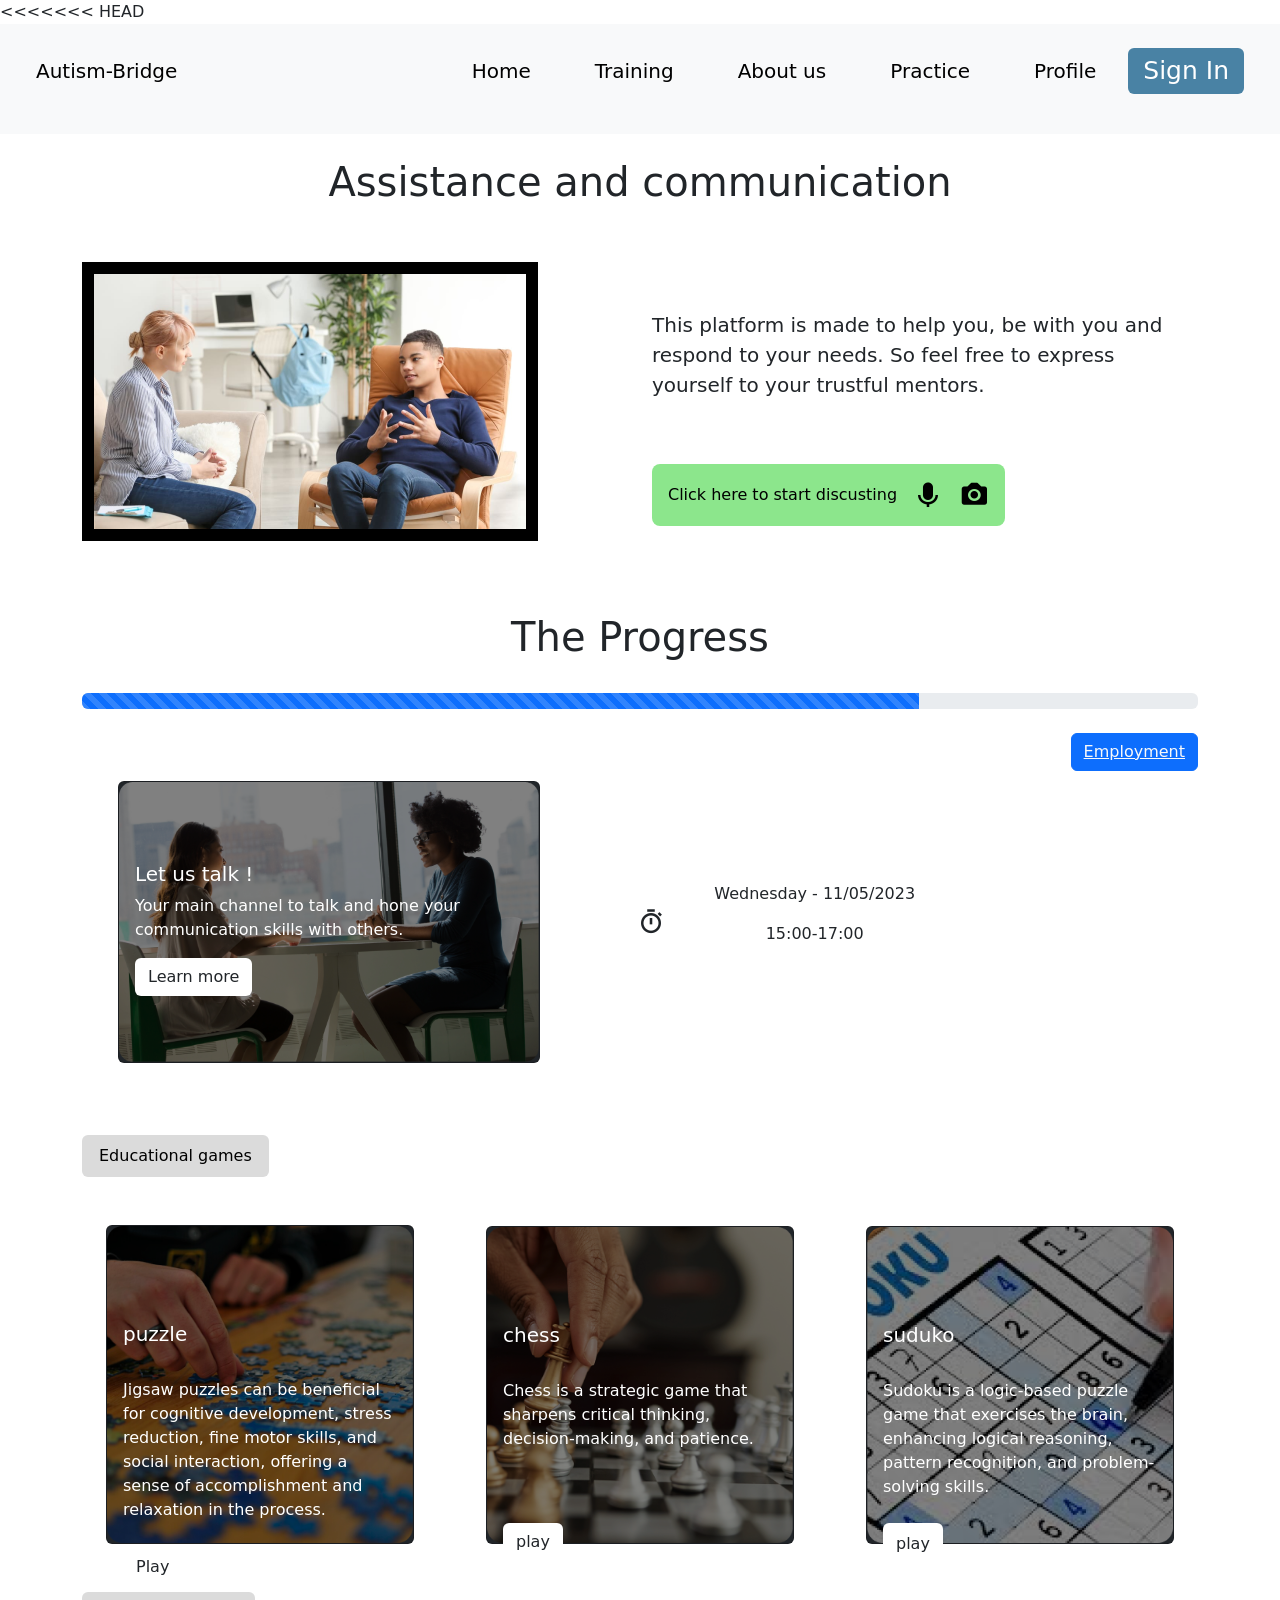
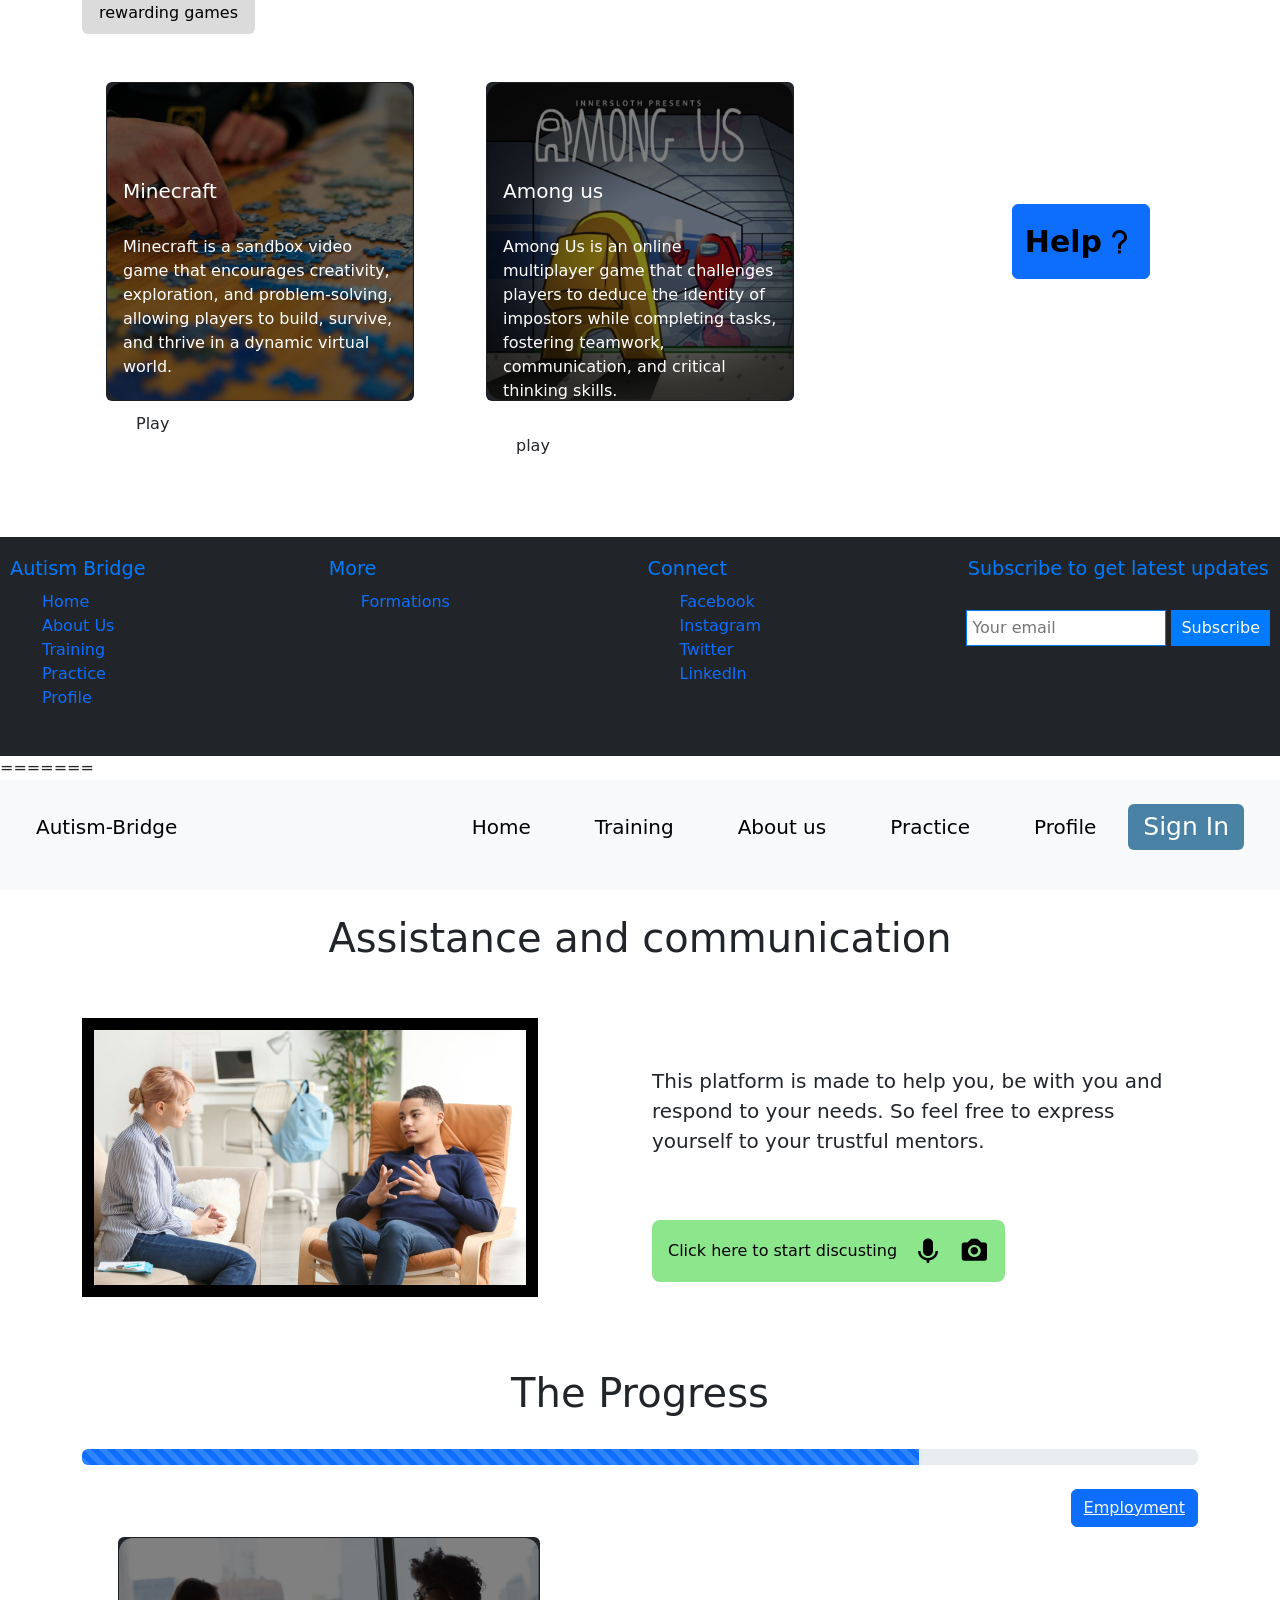
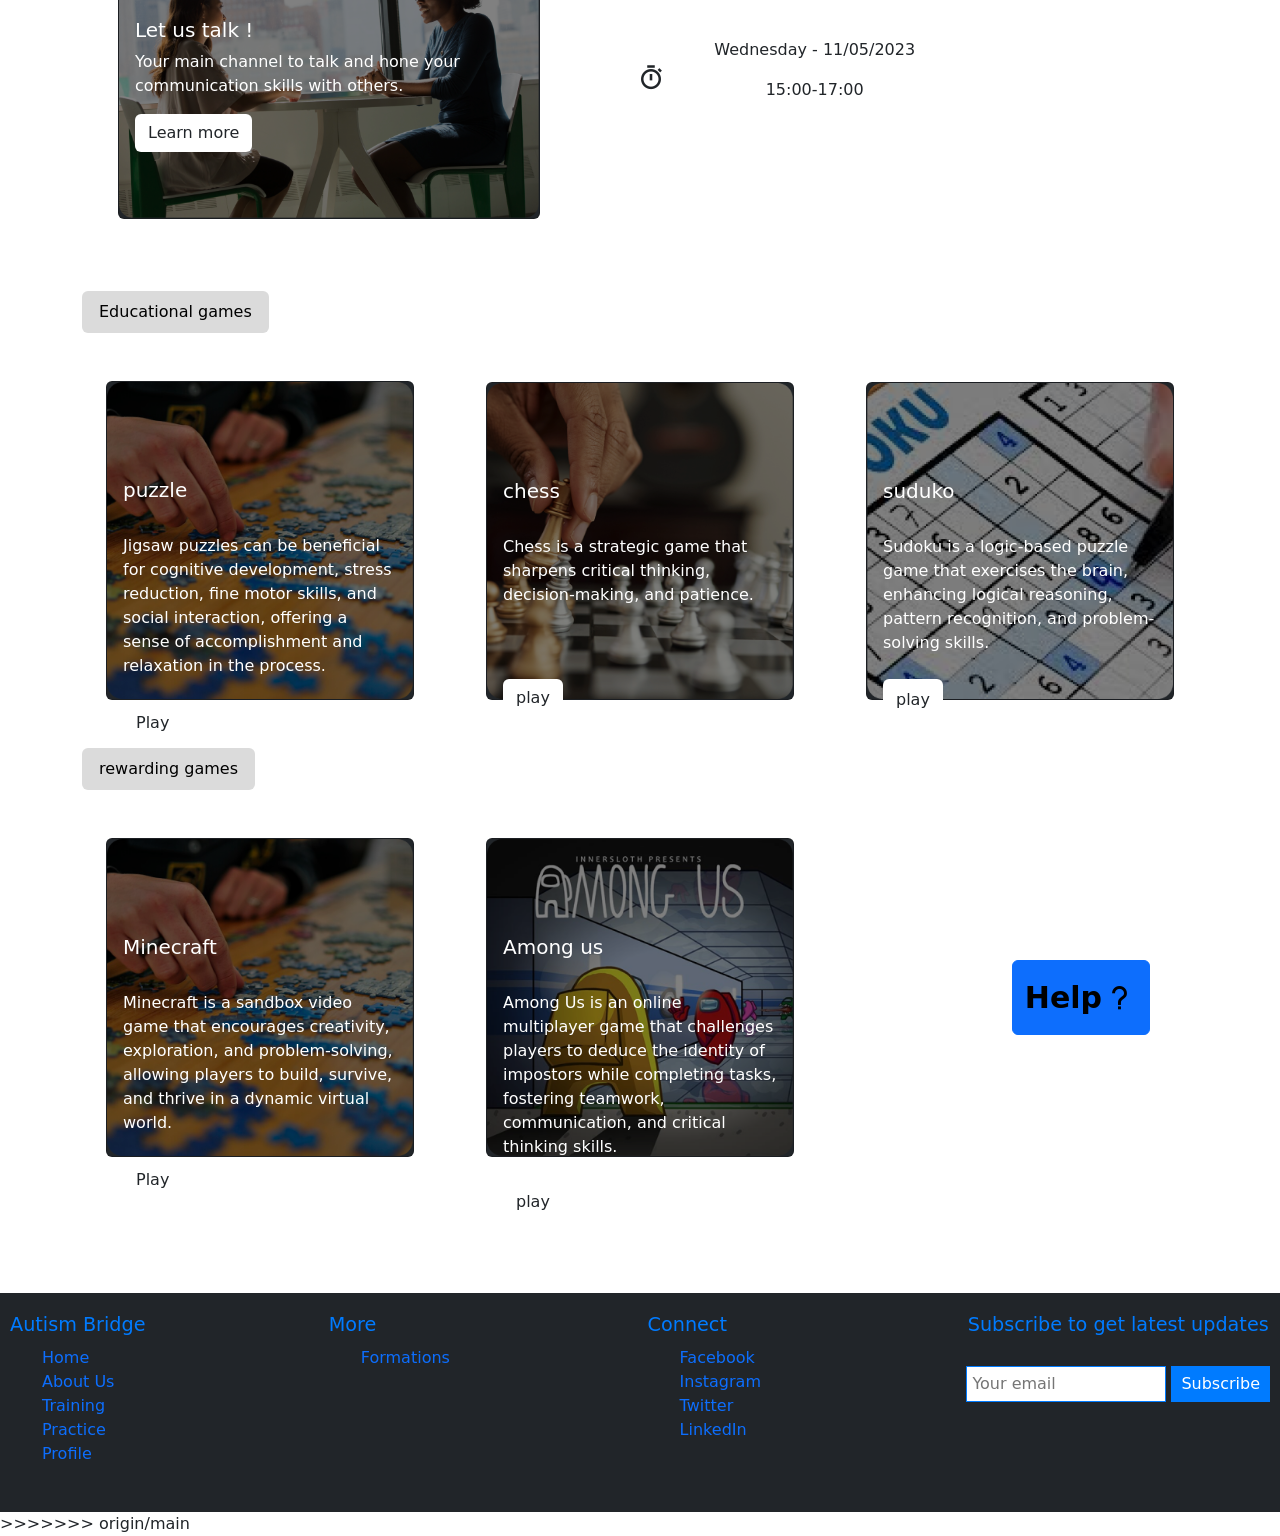
==== commit b5c549a6: "this is the second attempt" ====
--- a/communication.html
+++ b/communication.html
@@ -1,3 +1,4 @@
+<<<<<<< HEAD
 <!DOCTYPE html>
 <html lang="en">
 <head>
@@ -260,4 +261,268 @@
     </body>
     </html>
 </body>
+=======
+<!DOCTYPE html>
+<html lang="en">
+<head>
+    <meta charset="UTF-8">
+    <meta name="viewport" content="width=device-width, initial-scale=1.0">
+    <title>communication</title>
+    <link rel="stylesheet" href="communication.css">
+    <link href="https://cdn.jsdelivr.net/npm/bootstrap@5.3.3/dist/css/bootstrap.min.css" rel="stylesheet" integrity="sha384-QWTKZyjpPEjISv5WaRU9OFeRpok6YctnYmDr5pNlyT2bRjXh0JMhjY6hW+ALEwIH" crossorigin="anonymous">
+    <link href='https://unpkg.com/boxicons@2.1.4/css/boxicons.min.css' rel='stylesheet'>
+</head>
+<body>
+    
+
+    <nav class="navbar navbar-expand-lg p-4 bg-body-tertiary">
+        <div class="container-fluid ">
+          <a class="navbar-brand" href="#"><p>Autism-Bridge</p></a>
+          <button class="navbar-toggler" type="button" data-bs-toggle="collapse" data-bs-target="#navbarNavAltMarkup" aria-controls="navbarNavAltMarkup" aria-expanded="false" aria-label="Toggle navigation">
+            <span class="navbar-toggler-icon"></span>
+          </button>
+          <div class="collapse navbar-collapse" id="navbarNavAltMarkup">
+            <div class="navbar-nav ms-auto d-flex align-items-start justify-content-center">
+              <a class="nav-link active mx-4" aria-current="page" href="home.html"><p class="link">Home</p></a>
+              <a class="nav-link active mx-4" aria-current="page" href="learn.html"><p class="link">Training</p></a>
+              <a class="nav-link active mx-4" aria-current="page" href="home.html"><p class="link">About us</p></a>
+              <a class="nav-link active mx-4" aria-current="page" href="communication.html"><p class="link">Practice</p></a>
+              <a class="nav-link active mx-4" aria-current="page" href="profile.html"><p class="link">Profile</p></a>
+              <button class="btn btn-primary " style="background-color:#4982A4 ;border: none;padding: 4px 15px;font-size: 25px;" data-bs-toggle="modal" data-bs-target="#enroll">Sign In</button>
+            </div>
+          </div>
+        </div>
+      </nav>
+    
+
+      <section class="header">
+        <div class="container">
+        <h1 class="text-center py-4">Assistance and communication</h1>
+        <div class="row py-4">
+            <div class="col">
+                <img src="img/comm.png" class="img-fluid" style="border: 2px solid black;">
+            </div>
+            <div class="col">
+                <p class="lead py-5">This platform is made to help you, be with you and respond to your needs. So feel free to express yourself to your trustful mentors. </p>
+                <button class="d-flex align-items-center justify-content-between" style="background-color: #8CE68C;border-radius: 8px; padding: 1rem; color: black;">
+                    <a href="discuss.html" style="text-decoration: none;color: black;">Click here to start discusting </a>
+                    <i class='bx bxs-microphone mx-3' style="font-size: 30px;"></i>
+                    <i class='bx bxs-camera' style="font-size: 30px;"></i>
+                </button>
+            </div>
+        </div>     
+    </div>
+      </section>
+
+
+      <section class="prog py-4">
+        <div class="container">
+            <h1 class="text-center py-4">The Progress</h1>
+            <div class="progress " role="progressbar" aria-label="Animated striped example" aria-valuenow="75" aria-valuemin="0" aria-valuemax="100">
+                <div class="progress-bar  progress-bar-striped progress-bar-animated" style="width: 75%"></div>
+              </div>
+            <button class="btn btn-primary my-4 float-end"><a href="employment.html" class="text-light">Employment</a></button>
+        </div>
+      </section>
+
+
+      <section>
+        <div class="container py-4">
+            <div class="row py-4 d-flex align-items-center justify-content-between" >
+                <div class="col mx-4" >
+                    <div class="card text-bg-dark">
+                        <img src="img/BG_comm.png" class="img-fluid" style="filter: brightness(50%)" >
+                        <div class="card-img-overlay" style="margin-top: 4rem;">
+                          <h5 class="card-title">Let us talk !</h5>
+                          <p class="card-text">Your main channel to talk and hone your communication skills 
+                            with others.</p>
+                          <button class="btn" style="background-color: white;">Learn more</button>
+                        </div>
+                      </div>
+                </div>
+                <div class="col mx-4 d-flex align-items-center">
+                <div class="d-flex align-items-center justify-content-around">
+                    <i class='bx mx-4 bx-stopwatch' style="font-size: 30px;"></i>
+                    <div class="info mx-4 ">
+                    <p class="text center">Wednesday - 11/05/2023</p>
+                    <p class="text-center">15:00-17:00</p>
+                </div>
+                </div>
+                </div>
+            </div>
+        </div>
+      </section>
+<div class="container py-4">
+      <button class="btn" style="color: black;background-color: rgb(219, 219, 219);padding: 8px 16px;">Educational games</button>
+</div>
+
+
+<section class="games">
+    <div class="container">
+        <div class="row py-4 d-flex align-items-center justify-content-between" >
+            <div class="col mx-4" >
+                <div class="card text-bg-dark">
+                    <img src="img/puzzle.png" class="img-fluid" style="filter: brightness(50%)" >
+                    <div class="card-img-overlay" style="margin-top: 4rem;">
+                      <h5 class="card-title py-3">puzzle</h5>
+                      <p class="card-text py-2">Jigsaw puzzles can be beneficial for cognitive development, stress reduction, fine motor skills, and social interaction, offering a sense of accomplishment and relaxation in the process.</p>
+                      <button class="btn btn-play py-2" style="background-color: white;">Play</button>
+                    </div>
+                  </div>
+            </div>
+            <div class="col mx-4" >
+                <div class="card text-bg-dark">
+                    <img src="img/ches.png" class="img-fluid" style="filter: brightness(50%)" >
+                    <div class="card-img-overlay" style="margin-top: 4rem;">
+                      <h5 class="card-title py-3">chess</h5>
+                      <p class="card-text py-2">Chess is a strategic game that sharpens critical thinking, decision-making, and patience.</p>
+                      <button class="btn " style="background-color: white;margin-top: 3rem;">play</button>
+                    </div>
+                  </div>
+            </div>
+            <div class="col mx-4" >
+                <div class="card text-bg-dark">
+                    <img src="img/suduko.png" class="img-fluid" style="filter: brightness(50%)" >
+                    <div class="card-img-overlay" style="margin-top: 4rem;">
+                      <h5 class="card-title py-3">suduko</h5>
+                      <p class="card-text py-2">Sudoku is a logic-based puzzle game that exercises the brain, enhancing logical reasoning, pattern recognition, and problem-solving skills.</p>
+                      <button class="btn btn-play py-2" style="background-color: white;">play</button>
+                    </div>
+                  </div>
+            </div>
+            
+            </div>
+        </div>
+</section>
+
+<div class="container py-4">
+    <button class="btn" style="color: black;background-color: rgb(219, 219, 219);padding: 8px 16px;">rewarding games</button>
+</div>
+
+<section class="rewarding-games">
+    <div class="container">
+        <div class="row py-4 d-flex align-items-center justify-content-between" >
+            <div class="col mx-4" >
+                <div class="card text-bg-dark">
+                    <img src="img/puzzle.png" class="img-fluid" style="filter: brightness(50%)" >
+                    <div class="card-img-overlay" style="margin-top: 4rem;">
+                      <h5 class="card-title py-3">Minecraft</h5>
+                      <p class="card-text py-2">Minecraft is a sandbox video game that encourages creativity, exploration, and problem-solving, allowing players to build, survive, and thrive in a dynamic virtual world.                    </p>
+                      <button class="btn btn-play py-2" style="background-color: white;">Play</button>
+                    </div>
+                  </div>
+            </div>
+            <div class="col mx-4" >
+                <div class="card text-bg-dark">
+                    <img src="img/amongus.png" class="img-fluid" style="filter: brightness(50%)" >
+                    <div class="card-img-overlay" style="margin-top: 4rem;">
+                      <h5 class="card-title py-3">Among us</h5>
+                      <p class="card-text py-2">Among Us is an online multiplayer game that challenges players to deduce the identity of impostors while completing tasks, fostering teamwork, communication, and critical thinking skills.</p>
+                      <button class="btn " style="background-color: white;">play</button>
+                    </div>
+                  </div>
+            </div>
+            <div class="col mx-4" >
+            <div>
+                <button class="btn btn-primary text-black float-end mx-4 d-flex align-items-center justify-content-center">
+                    <p class="lead py-2" style="font-weight: bold;font-size: 30px; margin: 0;">Help</p>
+                    <i class='bx bx-question-mark' style="font-size: 35px;"></i>
+                </button>
+            </div>
+        </div>
+        </div>
+    </div>
+</section>
+
+
+    <div class="modal fade" id="enroll" tabindex="-1" aria-labelledby="enrollLabel" aria-hidden="true">
+        <div class="modal-dialog">
+          <div class="modal-content">
+            <div class="modal-header">
+              <h1 class="modal-title fs-5" id="enrollLabel">Sign In</h1>
+              <button type="button" class="btn-close" data-bs-dismiss="modal" aria-label="Close"></button>
+            </div>
+            <div class="modal-body">
+              <p class="lead">Fill out this form and we will get back to you</p>
+              <form>
+                  <div class="mb-3">
+                      <label for="first-name" class="col-from-label">
+                          first name : 
+                      </label>
+                      <input type="text" class="form-control" id="#first-name" >
+                  </div>
+                  <div class="mb-3">
+                      <label for="last-name" class="col-from-label">
+                          last name : 
+                      </label>
+                      <input type="text" class="form-control" id="#last-name" >
+                  </div>
+                  <div class="mb-3">
+                      <label for="email" class="col-from-label">
+                          email : 
+                      </label>
+                      <input type="text" class="form-control" id="#email" >
+                  </div>
+                 <div class="mb-3">
+                  <label for="phone" class="col-from-label">
+                      number : 
+                  </label>
+                  <input type="tel" class="form-control" id="#phone" >
+                 </div>
+              </form>
+            </div>
+            <div class="modal-footer">
+              <button type="button" class="btn btn-secondary" data-bs-dismiss="modal">sign up</button>
+              <a href="test.html" class="btn btn-primary">Test</a>
+            </div>
+          </div>
+        </div>
+      </div>
+
+
+
+      <footer class="bg-dark "style="margin-top: 7rem; width=100wh">
+        <div class="footer-container row text-center">
+           <div class="footer-col text-center">
+              <h2 class="footer-title">Autism Bridge</h2>
+              <ul>
+                 <li><a href="#">Home</a></li>
+                 <li><a href="#">About Us</a></li>
+                 <li><a href="#">Training</a></li>
+                 <li><a href="#">Practice</a></li>
+                 <li><a href="#">Profile</a></li>
+              </ul>
+           </div>
+           <div class="footer-col">
+              <h3 class="footer-title">More</h3>
+              <ul>
+                 <li><a href="#">Formations</a></li>
+              </ul>
+           </div>
+           <div class="footer-col">
+              <h3 class="footer-title">Connect</h3>
+              <ul>
+                 <li><a class="link" href="#">Facebook</a></li>
+                 <li><a class="link" href="#">Instagram</a></li>
+                 <li><a class="link" href="#">Twitter</a></li>
+                 <li><a  class="link" href="#">LinkedIn</a></li>
+              </ul>
+           </div>
+           <div class="footer-col justify-content-center align-items-center">
+              <h3 class="footer-title">Subscribe to get latest updates</h3>
+              <div class="subscribe-form">
+                 <input type="email" placeholder="Your email" class="gmail">
+                 <button type="submit">Subscribe</button>
+              </div>
+           </div>
+        </div>
+      </footer> 
+      
+      
+          <script src="https://cdn.jsdelivr.net/npm/bootstrap@5.3.3/dist/js/bootstrap.bundle.min.js" integrity="sha384-YvpcrYf0tY3lHB60NNkmXc5s9fDVZLESaAA55NDzOxhy9GkcIdslK1eN7N6jIeHz" crossorigin="anonymous"></script>
+     
+    </body>
+    </html>
+</body>
+>>>>>>> origin/main
 </html>
--- a/communication.css
+++ b/communication.css
@@ -1,3 +1,4 @@
+<<<<<<< HEAD
 @import url('https://fonts.googleapis.com/css2?family=Roboto:ital,wght@0,100;0,300;0,400;0,500;0,700;0,900;1,100;1,300;1,400;1,500;1,700;1,900&display=swap');
 
 body{
@@ -118,4 +119,126 @@
  
 
 
+=======
+@import url('https://fonts.googleapis.com/css2?family=Roboto:ital,wght@0,100;0,300;0,400;0,500;0,700;0,900;1,100;1,300;1,400;1,500;1,700;1,900&display=swap');
+
+body{
+    font-family: 'ROBOTO',sans-serif;
+    margin: 0;
+    padding: 0;
+    overflow-x: hidden;
+}
+
+
+*{
+    padding: 0;
+    margin: 0;
+}
+
+.navbar-nav p{
+    font-size: 20px;
+    transition: all 0.3s ease;
+}
+
+.navbar-nav p:hover{
+ transform: scale(1.3);
+}
+
+a{
+    text-decoration: none;
+    color: black;
+}
+
+
+footer {
+    background-color: #f8f9fa;
+    padding: 20px 0;
+    text-align: center;
+    color: #333; /* Changed text color to improve readability */
+}
+
+.footer-container {
+    display: flex;
+    align-items: start;
+    justify-content: center;
+
+}
+
+.footer-col {
+    flex: 1;
+    margin: 10px;
+}
+
+.footer-title {
+    font-size: 1.2rem;
+    margin-bottom: 10px;
+    color: #007bff; /* Changed title color for emphasis */
+}
+
+.footer-col {
+    display: flex;
+    align-items: flex-start;
+    justify-content: center;
+    flex-direction: column;
+}
+
+ul{
+    list-style-type: none;
+    display: flex;
+    align-items: flex-start;
+    justify-content: center;
+    flex-direction: column;
+}
+
+ul li{
+    color: white;
+}
+
+ul li a{
+    text-decoration: none;
+    transition: all 0.3s ease;
+}
+
+a {
+    text-decoration: none;
+    color: #333;
+    transition: color 0.3s; /* Smooth color transition for links */
+}
+
+ a .link:hover {
+    color: #007bff; /* Change link color on hover for better feedback */
+}
+
+.subscribe-form {
+    margin-top: 20px;
+    display: flex;
+    justify-content: center;
+}
+
+.gmail {
+    padding: 5px;
+    width: 200px;
+    border: 1px solid #007bff; /* Changed border color to match button */
+    margin-right: 5px; /* Added margin for spacing */
+}
+
+button {
+    padding: 5px 10px;
+    background-color: #007bff;
+    color: #fff;
+    border: none;
+    cursor: pointer;
+    transition: background-color 0.3s; /* Smooth background color transition for button */
+}
+
+
+@media (max-width: 768px) {
+    .footer-col {
+        flex: 1 1 100%;
+    }
+}
+ 
+
+
+>>>>>>> origin/main
  
--- a/communication.css
+++ b/communication.css
@@ -1,3 +1,4 @@
+<<<<<<< HEAD
 @import url('https://fonts.googleapis.com/css2?family=Roboto:ital,wght@0,100;0,300;0,400;0,500;0,700;0,900;1,100;1,300;1,400;1,500;1,700;1,900&display=swap');
 
 body{
@@ -118,4 +119,126 @@
  
 
 
+=======
+@import url('https://fonts.googleapis.com/css2?family=Roboto:ital,wght@0,100;0,300;0,400;0,500;0,700;0,900;1,100;1,300;1,400;1,500;1,700;1,900&display=swap');
+
+body{
+    font-family: 'ROBOTO',sans-serif;
+    margin: 0;
+    padding: 0;
+    overflow-x: hidden;
+}
+
+
+*{
+    padding: 0;
+    margin: 0;
+}
+
+.navbar-nav p{
+    font-size: 20px;
+    transition: all 0.3s ease;
+}
+
+.navbar-nav p:hover{
+ transform: scale(1.3);
+}
+
+a{
+    text-decoration: none;
+    color: black;
+}
+
+
+footer {
+    background-color: #f8f9fa;
+    padding: 20px 0;
+    text-align: center;
+    color: #333; /* Changed text color to improve readability */
+}
+
+.footer-container {
+    display: flex;
+    align-items: start;
+    justify-content: center;
+
+}
+
+.footer-col {
+    flex: 1;
+    margin: 10px;
+}
+
+.footer-title {
+    font-size: 1.2rem;
+    margin-bottom: 10px;
+    color: #007bff; /* Changed title color for emphasis */
+}
+
+.footer-col {
+    display: flex;
+    align-items: flex-start;
+    justify-content: center;
+    flex-direction: column;
+}
+
+ul{
+    list-style-type: none;
+    display: flex;
+    align-items: flex-start;
+    justify-content: center;
+    flex-direction: column;
+}
+
+ul li{
+    color: white;
+}
+
+ul li a{
+    text-decoration: none;
+    transition: all 0.3s ease;
+}
+
+a {
+    text-decoration: none;
+    color: #333;
+    transition: color 0.3s; /* Smooth color transition for links */
+}
+
+ a .link:hover {
+    color: #007bff; /* Change link color on hover for better feedback */
+}
+
+.subscribe-form {
+    margin-top: 20px;
+    display: flex;
+    justify-content: center;
+}
+
+.gmail {
+    padding: 5px;
+    width: 200px;
+    border: 1px solid #007bff; /* Changed border color to match button */
+    margin-right: 5px; /* Added margin for spacing */
+}
+
+button {
+    padding: 5px 10px;
+    background-color: #007bff;
+    color: #fff;
+    border: none;
+    cursor: pointer;
+    transition: background-color 0.3s; /* Smooth background color transition for button */
+}
+
+
+@media (max-width: 768px) {
+    .footer-col {
+        flex: 1 1 100%;
+    }
+}
+ 
+
+
+>>>>>>> origin/main
  
